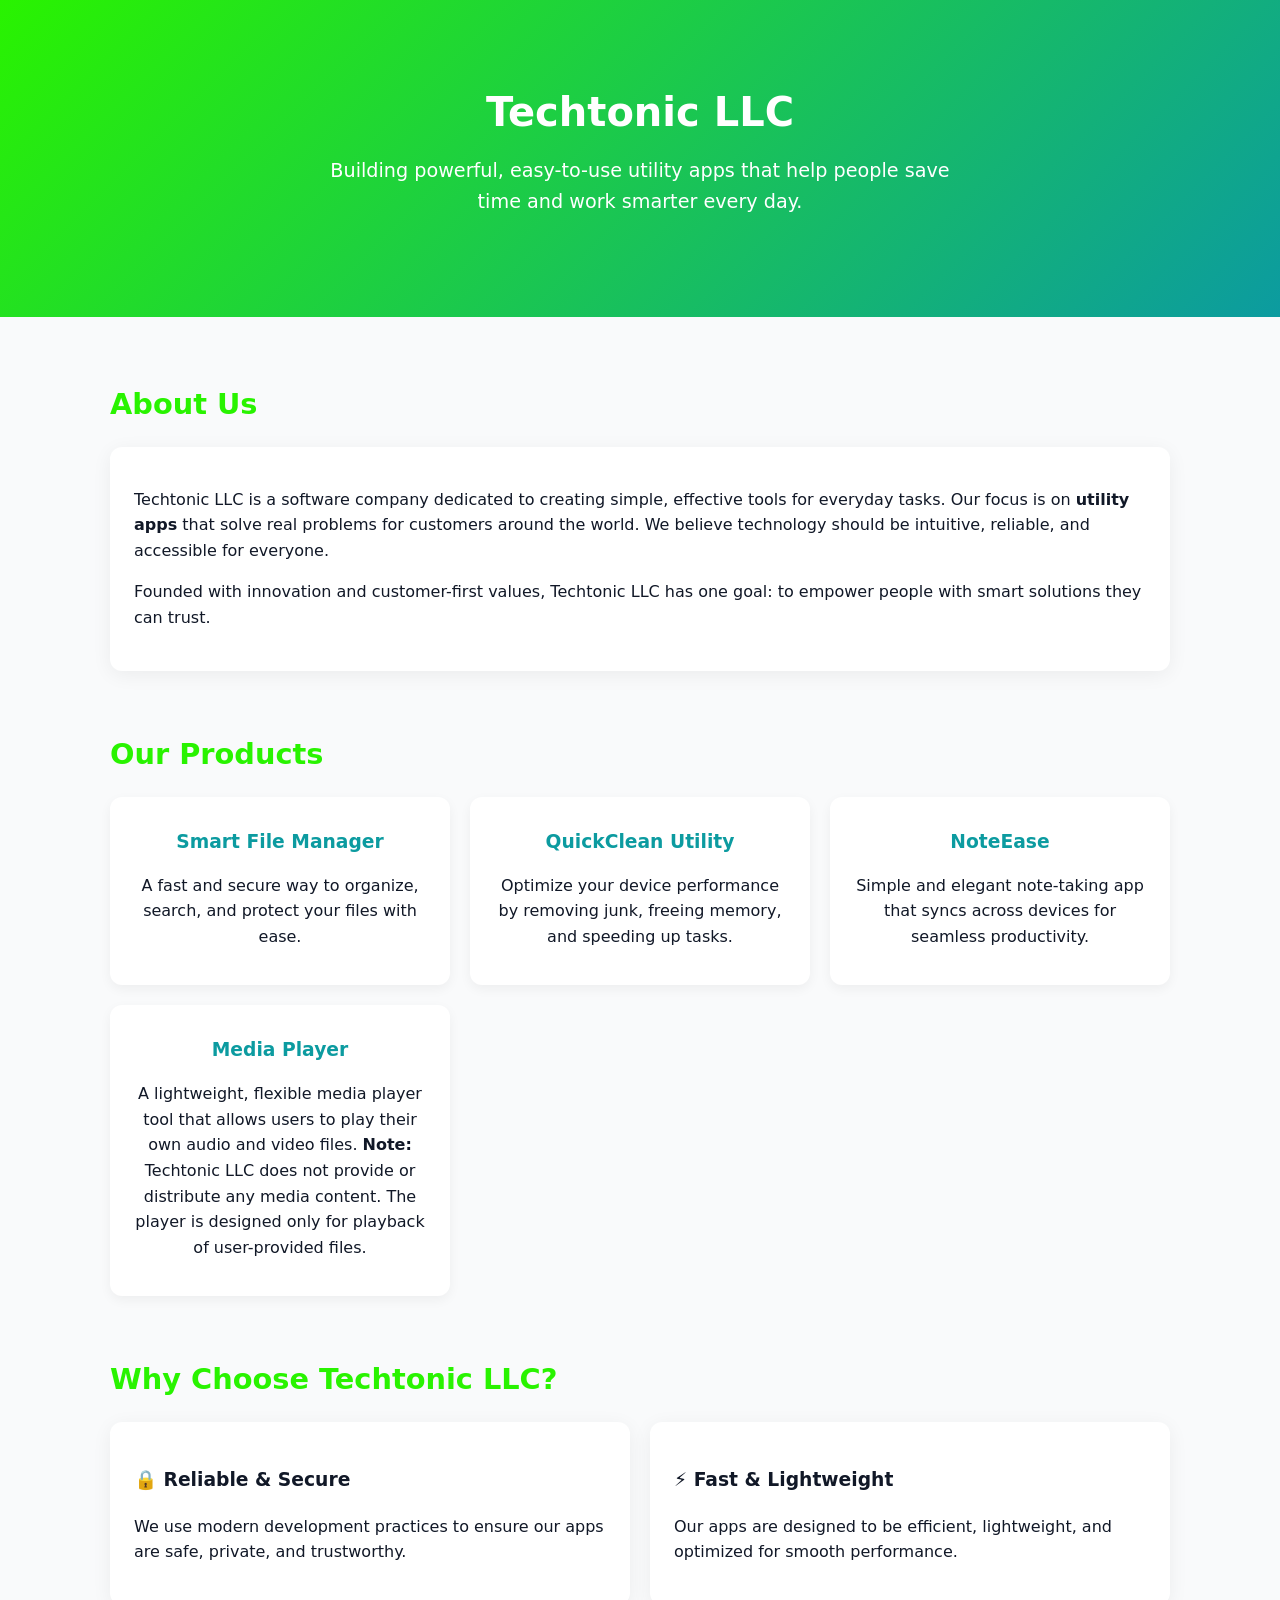
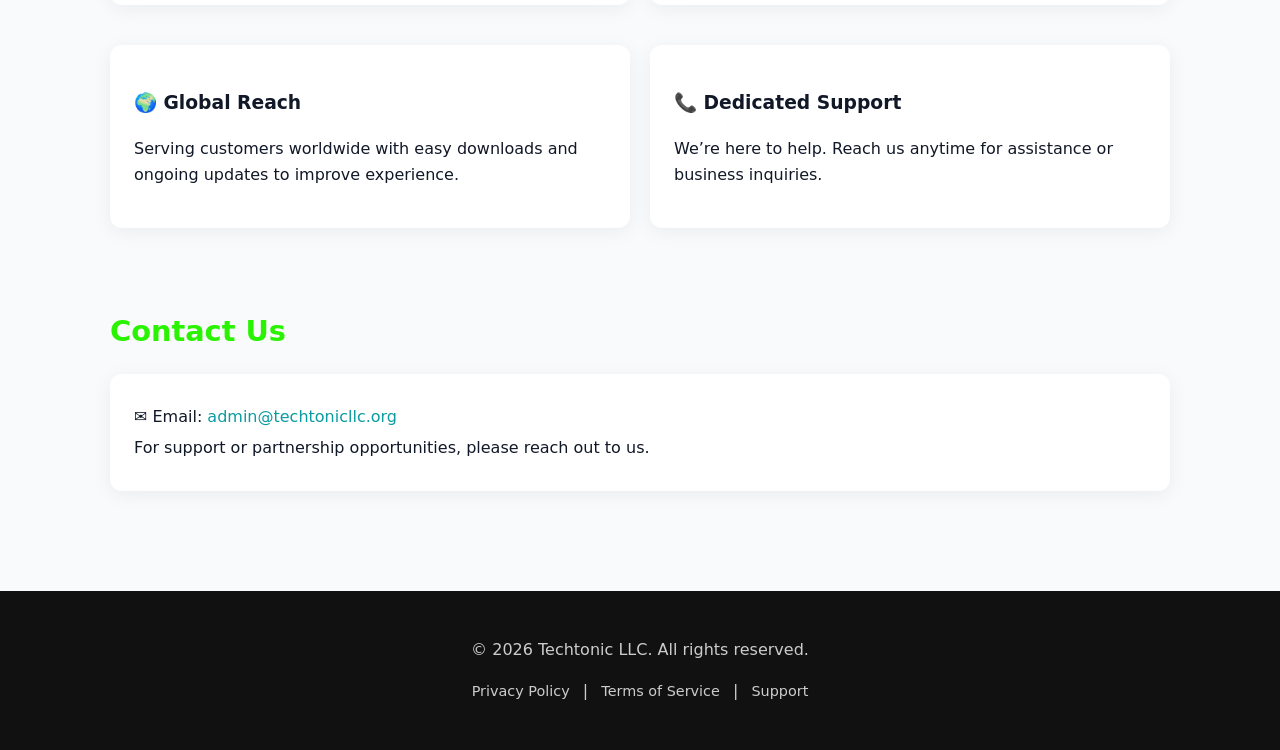
==== index.html @ 66baffe7 "init" ====
<!doctype html>
<html lang="en">
<head>
  <meta charset="utf-8">
  <meta name="viewport" content="width=device-width,initial-scale=1">
  <title>Techtonic LLC — Smart Utility Apps</title>
  <style>
    :root {
      --primary:#29f300;
      --secondary:#0c9ba0;
      --bg:#f9fafb;
      --text:#111827;
      --muted:#6b7280;
    }
    *{box-sizing:border-box;}
    body{margin:0;font-family:system-ui,-apple-system,Segoe UI,Roboto,Arial;background:var(--bg);color:var(--text);line-height:1.6;}
    header{background:linear-gradient(135deg,var(--primary),var(--secondary));color:#fff;padding:80px 20px;text-align:center;}
    header h1{margin:0;font-size:2.5rem;}
    header p{font-size:1.2rem;margin-top:12px;max-width:640px;margin-left:auto;margin-right:auto;}
    main{max-width:1100px;margin:0 auto;padding:40px 20px;}
    section{margin-bottom:60px;}
    h2{font-size:1.8rem;margin-bottom:20px;color:var(--primary);}
    .card{background:#fff;border-radius:12px;box-shadow:0 4px 20px rgba(0,0,0,0.06);padding:24px;margin-bottom:20px;}
    .grid{display:grid;gap:20px;}
    .grid-3{grid-template-columns:repeat(auto-fit,minmax(280px,1fr));}
    .grid-2{grid-template-columns:repeat(auto-fit,minmax(400px,1fr));}
    .feature{background:#fff;border-radius:12px;box-shadow:0 4px 12px rgba(0,0,0,0.05);padding:20px;text-align:center;}
    .feature h3{margin:10px 0;color:var(--secondary);}
    .contact p{margin:6px 0;}
    a{color:var(--secondary);text-decoration:none;}
    a:hover{text-decoration:underline;}
    footer{background:#111;color:#ccc;text-align:center;padding:30px 20px;}
    footer a{color:#ccc;margin:0 8px;font-size:0.9rem;}
    @media (max-width:600px){header h1{font-size:2rem;} header p{font-size:1rem;}}
  </style>
</head>
<body>

  <!-- Hero -->
  <header>
    <h1>Techtonic LLC</h1>
    <p>Building powerful, easy-to-use utility apps that help people save time and work smarter every day.</p>
  </header>

  <main>

    <!-- About -->
    <section>
      <h2>About Us</h2>
      <div class="card">
        <p>Techtonic LLC is a software company dedicated to creating simple, effective tools for everyday tasks. 
        Our focus is on <strong>utility apps</strong> that solve real problems for customers around the world.  
        We believe technology should be intuitive, reliable, and accessible for everyone.</p>
        <p>Founded with innovation and customer-first values, Techtonic LLC has one goal: 
        to empower people with smart solutions they can trust.</p>
      </div>
    </section>

    <!-- Products -->
    <section>
      <h2>Our Products</h2>
      <div class="grid grid-3">
        <div class="feature">
          <h3>Smart File Manager</h3>
          <p>A fast and secure way to organize, search, and protect your files with ease.</p>
        </div>
        <div class="feature">
          <h3>QuickClean Utility</h3>
          <p>Optimize your device performance by removing junk, freeing memory, and speeding up tasks.</p>
        </div>
        <div class="feature">
          <h3>NoteEase</h3>
          <p>Simple and elegant note-taking app that syncs across devices for seamless productivity.</p>
        </div>
        <div class="feature">
          <h3>Media Player</h3>
          <p>A lightweight, flexible media player tool that allows users to play their own audio and video files.  
          <strong>Note:</strong> Techtonic LLC does not provide or distribute any media content. The player is designed only for playback of user-provided files.</p>
        </div>
      </div>
    </section>

    <!-- Why Choose Us -->
    <section>
      <h2>Why Choose Techtonic LLC?</h2>
      <div class="grid grid-2">
        <div class="card">
          <h3>🔒 Reliable & Secure</h3>
          <p>We use modern development practices to ensure our apps are safe, private, and trustworthy.</p>
        </div>
        <div class="card">
          <h3>⚡ Fast & Lightweight</h3>
          <p>Our apps are designed to be efficient, lightweight, and optimized for smooth performance.</p>
        </div>
        <div class="card">
          <h3>🌍 Global Reach</h3>
          <p>Serving customers worldwide with easy downloads and ongoing updates to improve experience.</p>
        </div>
        <div class="card">
          <h3>📞 Dedicated Support</h3>
          <p>We’re here to help. Reach us anytime for assistance or business inquiries.</p>
        </div>
      </div>
    </section>

    <!-- Contact -->
    <section>
      <h2>Contact Us</h2>
      <div class="card contact">
        <!-- <p>📞 Phone: <a href="tel:+239-744-5288">+1 646-713-1468</a></p> -->
        <p>✉️ Email: <a href="mailto:admin@techtonicllc.org">admin@techtonicllc.org</a></p>
        <!-- <p>📍 Headquarters: United States</p> -->
        <p>For support or partnership opportunities, please reach out to us.</p>
      </div>
    </section>

  </main>

  <!-- Footer -->
  <footer>
    <p>© <script>document.write(new Date().getFullYear())</script> Techtonic LLC. All rights reserved.</p>
    <p>
      <a href="#">Privacy Policy</a> | 
      <a href="#">Terms of Service</a> | 
      <a href="#">Support</a>
    </p>
  </footer>

</body>
</html>
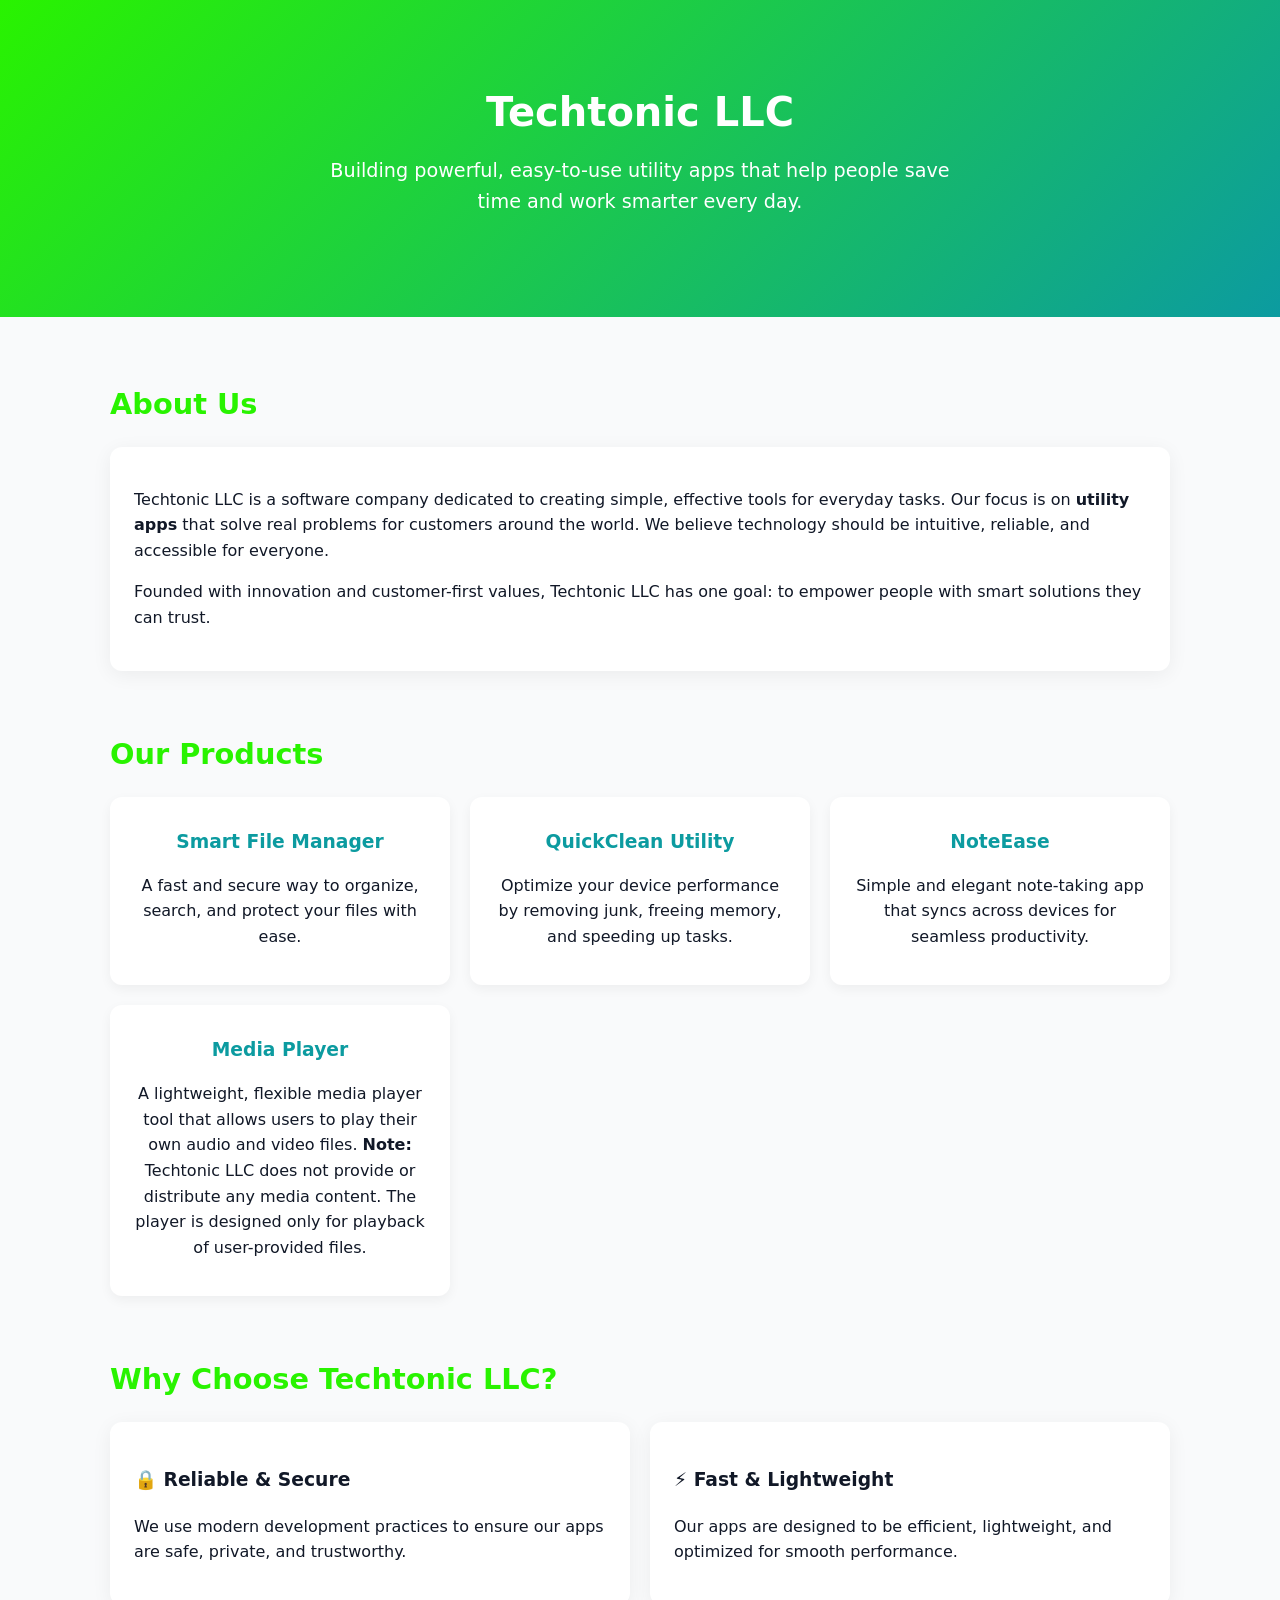
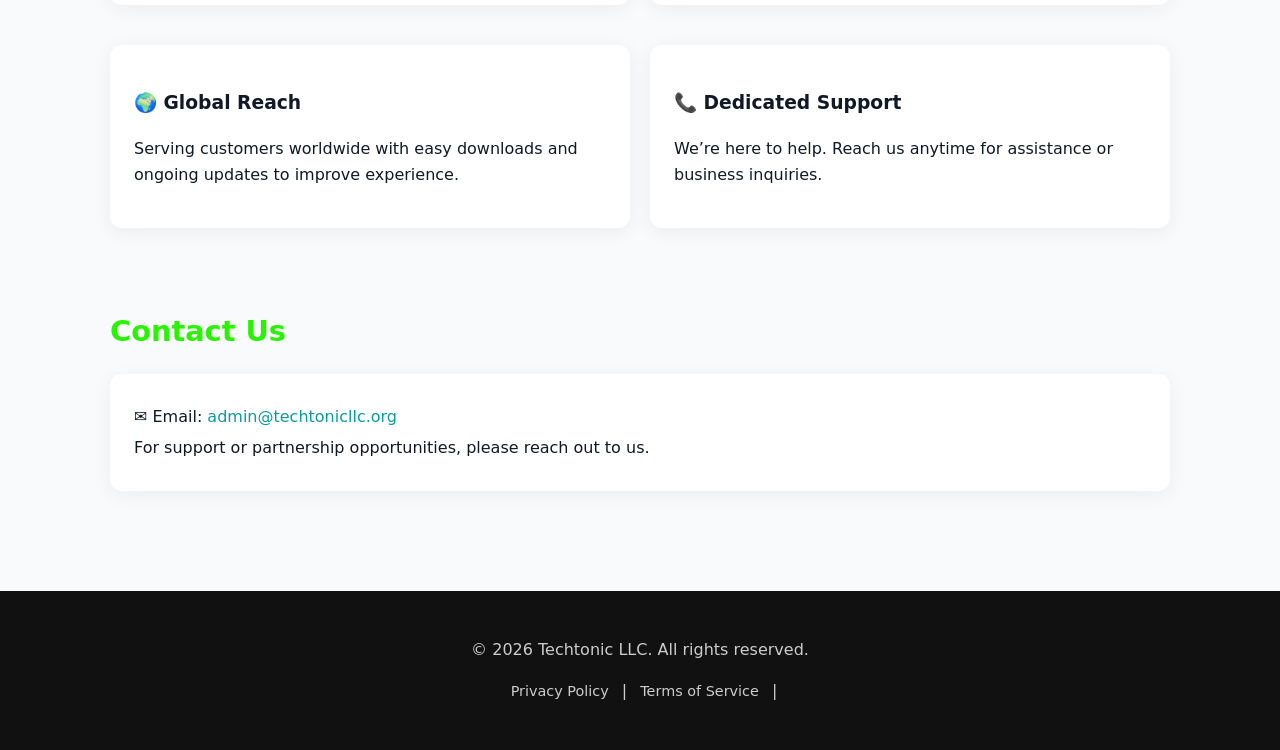
==== commit fda07bde: "updates" ====
--- a/index.html
+++ b/index.html
@@ -120,9 +120,9 @@
   <footer>
     <p>© <script>document.write(new Date().getFullYear())</script> Techtonic LLC. All rights reserved.</p>
     <p>
-      <a href="#">Privacy Policy</a> | 
-      <a href="#">Terms of Service</a> | 
-      <a href="#">Support</a>
+      <a href="/privacy-policy.html">Privacy Policy</a> | 
+      <a href="/terms-and-conditions.html">Terms of Service</a> | 
+      <!-- <a href="#">Support</a> -->
     </p>
   </footer>
 
